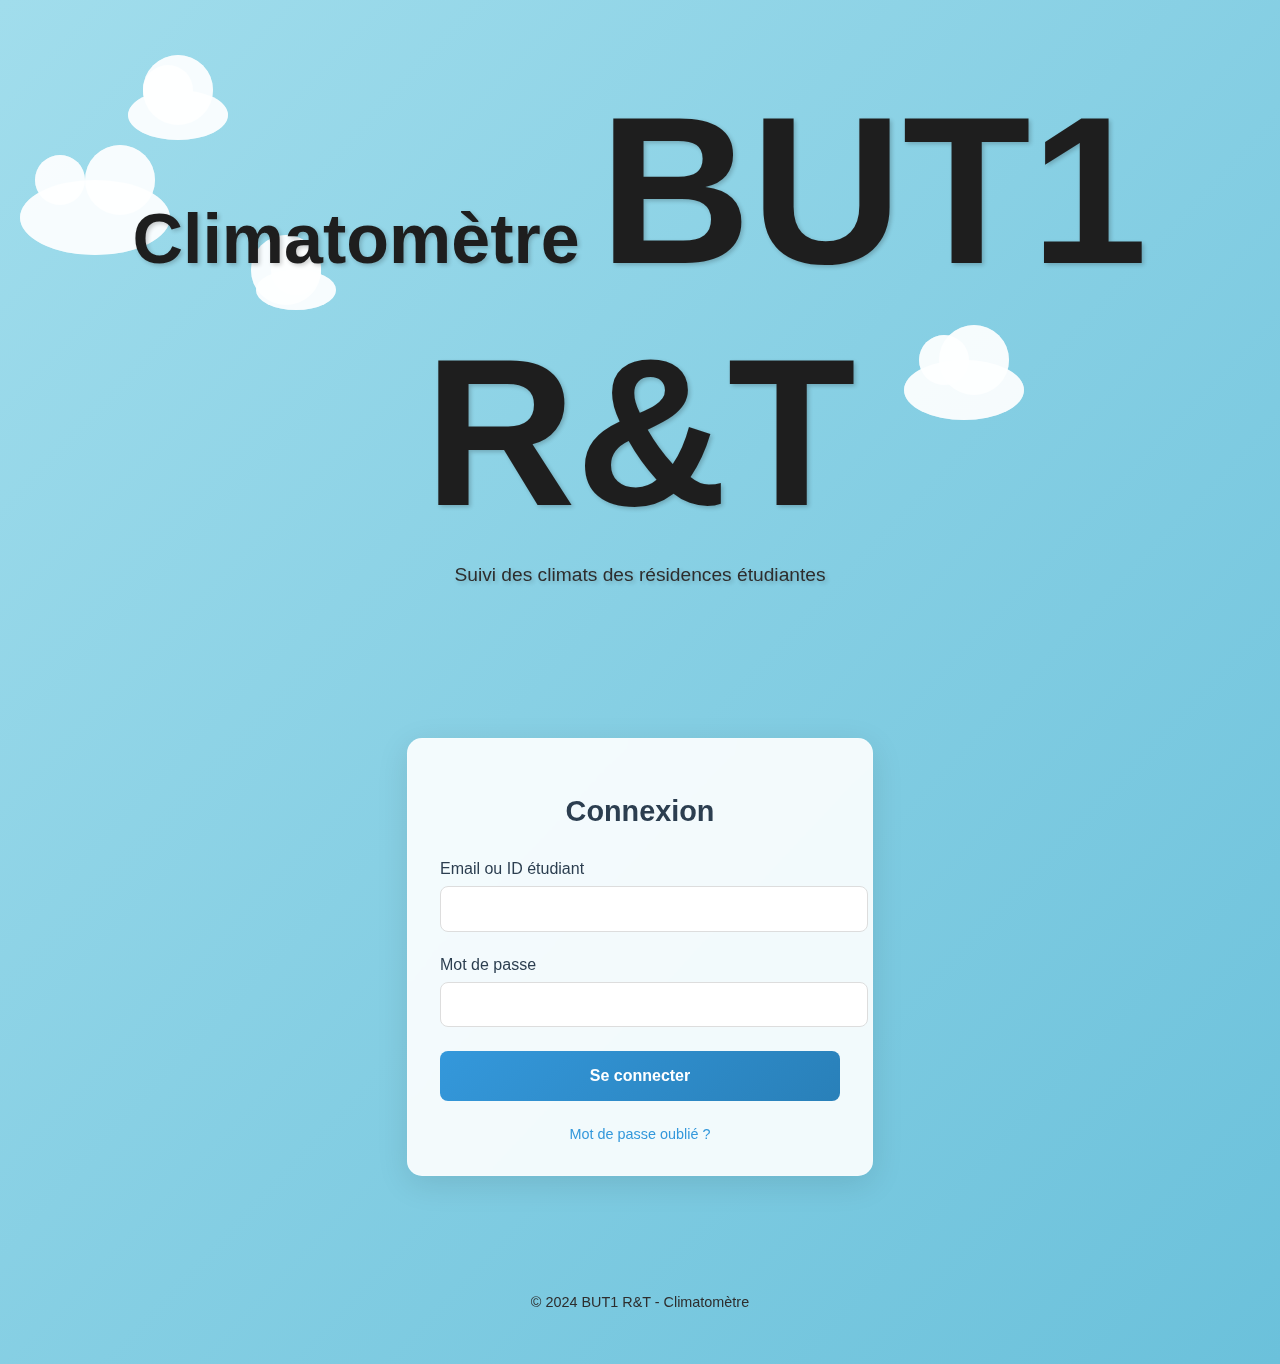
==== admin.html @ e6066c19 "update" ====
<!DOCTYPE html>
<html lang="fr">
<head>
    <meta charset="UTF-8">
    <meta name="viewport" content="width=device-width, initial-scale=1.0">
    <title>Administration - Climatomètre BUT1 R&T</title>
    <link rel="stylesheet" href="styles/main.css">
    <link rel="stylesheet" href="styles/admin.css">
</head>
<body>
    <div class="container">
        <header class="title">
            <h1>Administration <span class="highlight">Climatomètre</span></h1>
            <p class="auteurs">Gestion des données climatiques</p>
        </header>

        <main>
            <div class="admin-panel">
                <h2>Panneau d'administration</h2>
                <!-- Contenu du panneau d'administration -->
            </div>
        </main>

        <footer>
            <p>© 2024 BUT1 R&T - Climatomètre</p>
        </footer>
    </div>

    <script src="scripts/redirect.js"></script>
</body>
</html>
---- styles/main.css ----
/* Styles de base */
body {
    margin: 0;
    padding: 0;
    font-family: 'Segoe UI', Tahoma, Geneva, Verdana, sans-serif;
    background: linear-gradient(to bottom right, #a1ddec, #6bc1db);
    min-height: 100vh;
    position: relative;
    overflow-x: hidden;
}

.container {
    max-width: 1200px;
    margin: 0 auto;
    padding: 20px;
    position: relative;
    z-index: 1;
}

/* Styles des nuages (de Sephora) */
.cloud {
    position: absolute;
    width: 150px;
    height: 60px;
    background: rgba(255, 255, 255, 0.8);
    border-radius: 50px;
    opacity: 0.9;
}

.cloud:before,
.cloud:after {
    content: '';
    position: absolute;
    background: rgba(255, 255, 255, 0.8);
    border-radius: 50%;
}

.cloud:before {
    width: 50px;
    height: 50px;
    top: -25px;
    left: 15px;
}

.cloud:after {
    width: 70px;
    height: 70px;
    top: -35px;
    right: 15px;
}

.cloud1 {
    top: 40px;
    left: 60px;
    animation: float 20s infinite linear;
}

.cloud2 {
    bottom: 20px;
    left: 20px;
    animation: float 25s infinite linear reverse;
}

.cloud3 {
    top: 80px;
    right: 200px;
    animation: float 30s infinite linear;
}

.cloud4 {
    bottom: 40px;
    right: 100px;
    animation: float 35s infinite linear reverse;
}

@keyframes float {
    0% { transform: translateX(0); }
    50% { transform: translateX(20px); }
    100% { transform: translateX(0); }
}

/* Styles du titre (de Sephora) */
.title {
    text-align: center;
    padding: 50px 0;
    color: #1e1e1e;
    text-shadow: 2px 2px 4px rgba(0,0,0,0.2);
}

.title .highlight {
    font-size: 3em;
    font-weight: bold;
    color: #1e1e1e;
}

.title h1 {
    font-size: 70px;
    font-weight: 600;
    margin: 0;
}

.auteurs {
    margin-top: 10px;
    font-size: 1.2em;
    color: #2d2d2d;
}

/* Styles des sections (de Tom) */
.student-selector,
.residence-display,
.group-climate {
    background: rgba(255, 255, 255, 0.9);
    border-radius: 10px;
    padding: 20px;
    margin-bottom: 30px;
    box-shadow: 0 4px 6px rgba(0, 0, 0, 0.1);
}

/* Styles de recherche (de Tom) */
.search-box {
    display: flex;
    gap: 10px;
    margin-bottom: 20px;
}

#student-search {
    flex: 1;
    padding: 10px;
    border: 1px solid #ddd;
    border-radius: 5px;
    font-size: 1em;
}

#search-button {
    padding: 10px 20px;
    background-color: #007bff;
    color: white;
    border: none;
    border-radius: 5px;
    cursor: pointer;
    transition: background-color 0.2s;
}

#search-button:hover {
    background-color: #0056b3;
}

/* Styles du sélecteur de résidence (de Tom) */
.residence-selector {
    display: flex;
    gap: 10px;
    margin-bottom: 20px;
}

.residence-button {
    padding: 10px 15px;
    border: 1px solid #ccc;
    border-radius: 5px;
    background-color: #f5f5f5;
    cursor: pointer;
    transition: all 0.2s;
}

.residence-button:hover {
    background-color: #e0e0e0;
}

.residence-button.active {
    background-color: #007bff;
    color: white;
    border-color: #0056b3;
}

/* Styles du footer */
footer {
    text-align: center;
    padding: 20px;
    color: #2d2d2d;
    font-size: 0.9em;
}
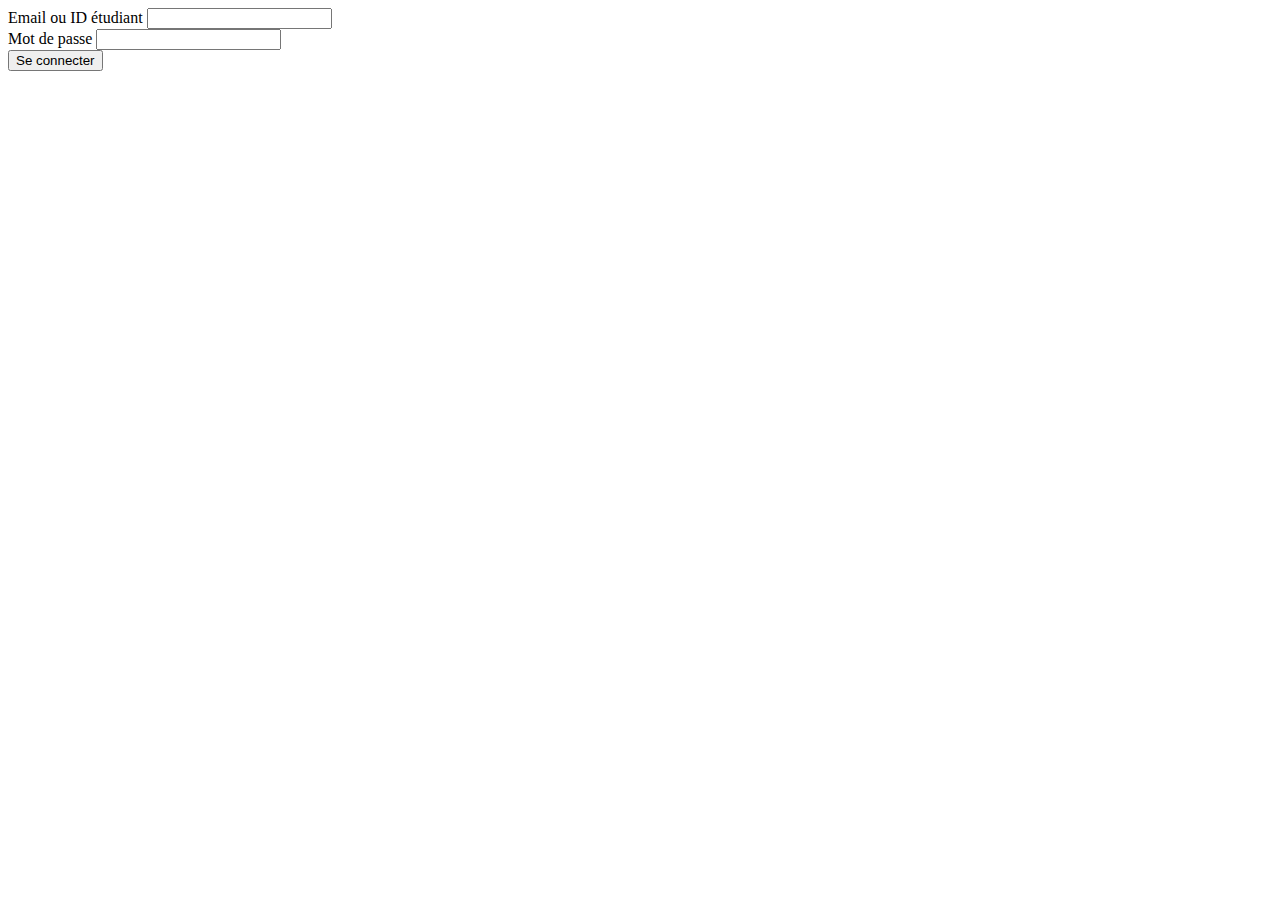
==== commit 08c1979b: "simplification" ====
--- a/admin.html
+++ b/admin.html
@@ -4,8 +4,6 @@
     <meta charset="UTF-8">
     <meta name="viewport" content="width=device-width, initial-scale=1.0">
     <title>Administration - Climatomètre BUT1 R&T</title>
-    <link rel="stylesheet" href="styles/main.css">
-    <link rel="stylesheet" href="styles/admin.css">
 </head>
 <body>
     <div class="container">
@@ -26,6 +24,7 @@
         </footer>
     </div>
 
-    <script src="scripts/redirect.js"></script>
+    <script src="../js/weather.js"></script>
+    <script src="../scripts/redirect.js"></script>
 </body>
 </html> 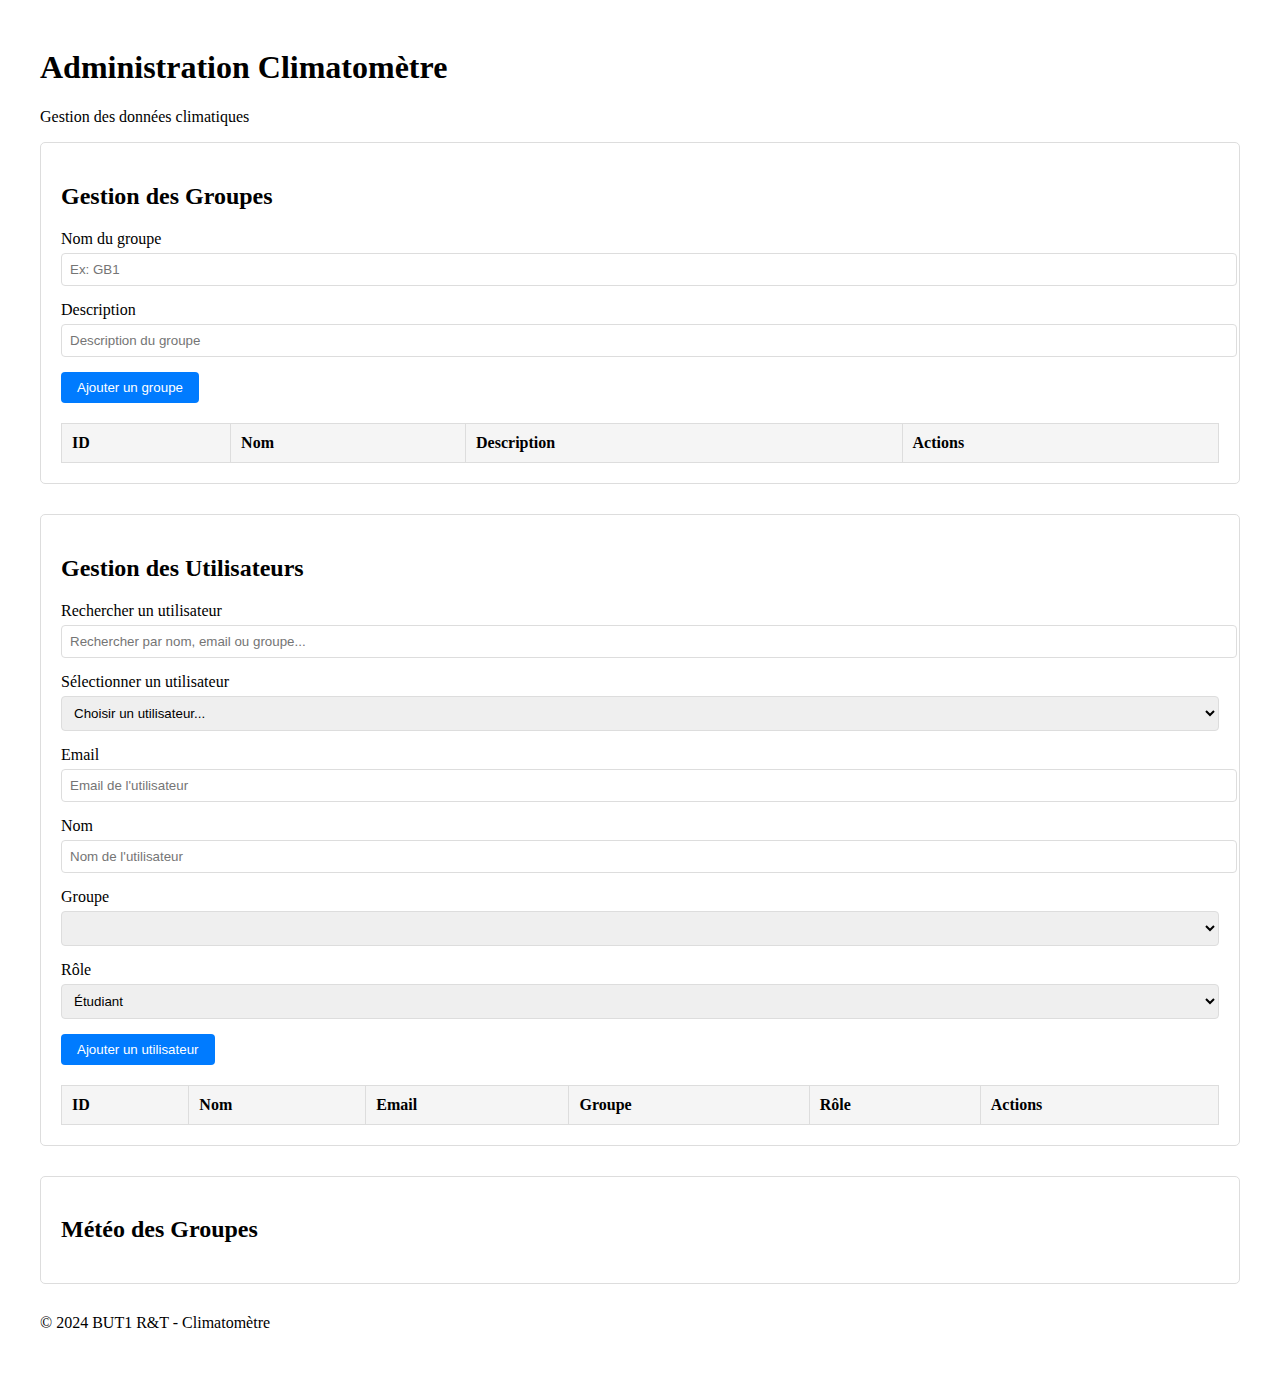
==== commit 8dcb81c4: "update" ====
--- a/admin.html
+++ b/admin.html
@@ -4,6 +4,66 @@
     <meta charset="UTF-8">
     <meta name="viewport" content="width=device-width, initial-scale=1.0">
     <title>Administration - Climatomètre BUT1 R&T</title>
+    <style>
+        .container {
+            max-width: 1200px;
+            margin: 0 auto;
+            padding: 20px;
+        }
+        .admin-section {
+            margin-bottom: 30px;
+            padding: 20px;
+            border: 1px solid #ddd;
+            border-radius: 5px;
+        }
+        .table {
+            width: 100%;
+            border-collapse: collapse;
+            margin-top: 20px;
+        }
+        .table th, .table td {
+            padding: 10px;
+            border: 1px solid #ddd;
+            text-align: left;
+        }
+        .table th {
+            background-color: #f5f5f5;
+        }
+        .form-group {
+            margin-bottom: 15px;
+        }
+        .form-group label {
+            display: block;
+            margin-bottom: 5px;
+        }
+        .form-group input, .form-group select {
+            width: 100%;
+            padding: 8px;
+            border: 1px solid #ddd;
+            border-radius: 4px;
+        }
+        .btn {
+            padding: 8px 16px;
+            border: none;
+            border-radius: 4px;
+            cursor: pointer;
+            margin-right: 10px;
+        }
+        .btn-primary {
+            background-color: #007bff;
+            color: white;
+        }
+        .btn-danger {
+            background-color: #dc3545;
+            color: white;
+        }
+        .group-weather {
+            margin-top: 20px;
+            padding: 15px;
+            background-color: #f8f9fa;
+            border-radius: 5px;
+        }
+    </style>
 </head>
 <body>
     <div class="container">
@@ -13,9 +73,103 @@
         </header>
 
         <main>
-            <div class="admin-panel">
-                <h2>Panneau d'administration</h2>
-                <!-- Contenu du panneau d'administration -->
+            <div class="admin-section">
+                <h2>Gestion des Groupes</h2>
+                <div class="form-group">
+                    <label for="group-name">Nom du groupe</label>
+                    <input type="text" id="group-name" placeholder="Ex: GB1">
+                </div>
+                <div class="form-group">
+                    <label for="group-description">Description</label>
+                    <input type="text" id="group-description" placeholder="Description du groupe">
+                </div>
+                <button class="btn btn-primary" id="add-group">Ajouter un groupe</button>
+                <table class="table" id="groups-table">
+                    <thead>
+                        <tr>
+                            <th>ID</th>
+                            <th>Nom</th>
+                            <th>Description</th>
+                            <th>Actions</th>
+                        </tr>
+                    </thead>
+                    <tbody></tbody>
+                </table>
+            </div>
+
+            <div class="admin-section">
+                <h2>Gestion des Utilisateurs</h2>
+                <div class="form-group">
+                    <label for="user-search">Rechercher un utilisateur</label>
+                    <input type="text" id="user-search" placeholder="Rechercher par nom, email ou groupe...">
+                </div>
+                <div class="form-group">
+                    <label for="select-user">Sélectionner un utilisateur</label>
+                    <select id="select-user" class="form-control">
+                        <option value="">Choisir un utilisateur...</option>
+                    </select>
+                </div>
+                <div id="user-edit-form" style="display: none;">
+                    <h3>Modifier l'utilisateur</h3>
+                    <div class="form-group">
+                        <label for="edit-name">Nom</label>
+                        <input type="text" id="edit-name" class="form-control">
+                    </div>
+                    <div class="form-group">
+                        <label for="edit-email">Email</label>
+                        <input type="email" id="edit-email" class="form-control">
+                    </div>
+                    <div class="form-group">
+                        <label for="edit-group">Groupe</label>
+                        <select id="edit-group" class="form-control"></select>
+                    </div>
+                    <div class="form-group">
+                        <label for="edit-role">Rôle</label>
+                        <select id="edit-role" class="form-control">
+                            <option value="student">Étudiant</option>
+                            <option value="admin">Administrateur</option>
+                        </select>
+                    </div>
+                    <button id="update-user" class="btn btn-primary">Mettre à jour</button>
+                </div>
+                <div class="form-group">
+                    <label for="user-email">Email</label>
+                    <input type="email" id="user-email" placeholder="Email de l'utilisateur">
+                </div>
+                <div class="form-group">
+                    <label for="user-name">Nom</label>
+                    <input type="text" id="user-name" placeholder="Nom de l'utilisateur">
+                </div>
+                <div class="form-group">
+                    <label for="user-group">Groupe</label>
+                    <select id="user-group"></select>
+                </div>
+                <div class="form-group">
+                    <label for="user-role">Rôle</label>
+                    <select id="user-role">
+                        <option value="student">Étudiant</option>
+                        <option value="admin">Administrateur</option>
+                    </select>
+                </div>
+                <button class="btn btn-primary" id="add-user">Ajouter un utilisateur</button>
+                <table class="table" id="users-table">
+                    <thead>
+                        <tr>
+                            <th>ID</th>
+                            <th>Nom</th>
+                            <th>Email</th>
+                            <th>Groupe</th>
+                            <th>Rôle</th>
+                            <th>Actions</th>
+                        </tr>
+                    </thead>
+                    <tbody></tbody>
+                </table>
+            </div>
+
+            <div class="admin-section">
+                <h2>Météo des Groupes</h2>
+                <div id="groups-weather"></div>
             </div>
         </main>
 
@@ -24,7 +178,6 @@
         </footer>
     </div>
 
-    <script src="../js/weather.js"></script>
-    <script src="../scripts/redirect.js"></script>
+    <script src="scripts/admin.js"></script>
 </body>
 </html> 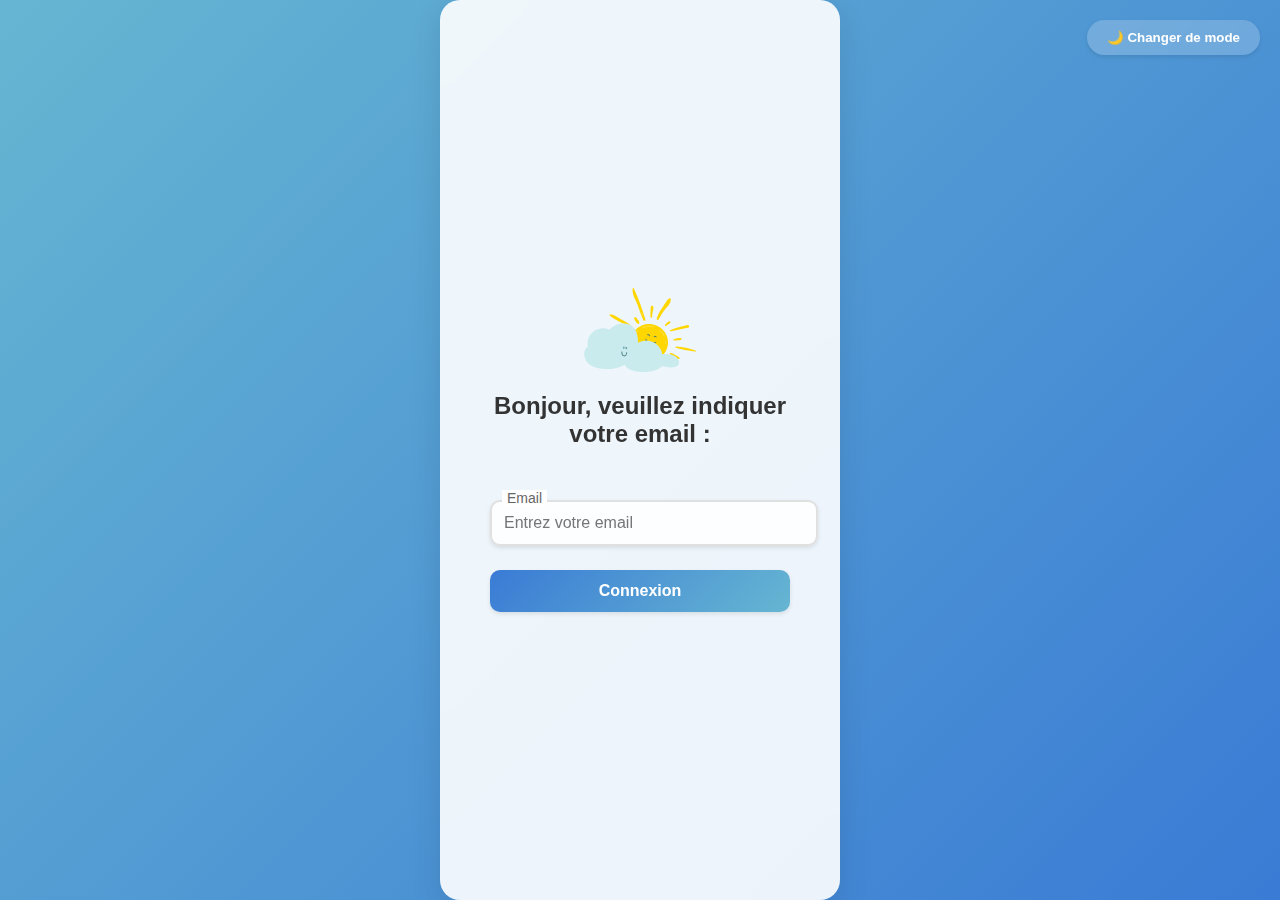
==== commit e2a6e79c: "a" ====
--- a/admin.html
+++ b/admin.html
@@ -10,6 +10,26 @@
             margin: 0 auto;
             padding: 20px;
         }
+        .admin-header {
+            display: flex;
+            justify-content: space-between;
+            align-items: center;
+            margin-bottom: 30px;
+        }
+        .admin-header h1 {
+            margin: 0;
+        }
+        .logout-btn {
+            padding: 10px 20px;
+            background-color: #dc3545;
+            color: white;
+            border: none;
+            border-radius: 4px;
+            cursor: pointer;
+        }
+        .logout-btn:hover {
+            background-color: #c82333;
+        }
         .admin-section {
             margin-bottom: 30px;
             padding: 20px;
@@ -67,9 +87,12 @@
 </head>
 <body>
     <div class="container">
-        <header class="title">
-            <h1>Administration <span class="highlight">Climatomètre</span></h1>
-            <p class="auteurs">Gestion des données climatiques</p>
+        <header class="admin-header">
+            <div>
+                <h1>Administration <span class="highlight">Climatomètre</span></h1>
+                <p class="auteurs">Gestion des données climatiques</p>
+            </div>
+            <button id="logout-button" class="logout-btn">Déconnexion</button>
         </header>
 
         <main>
